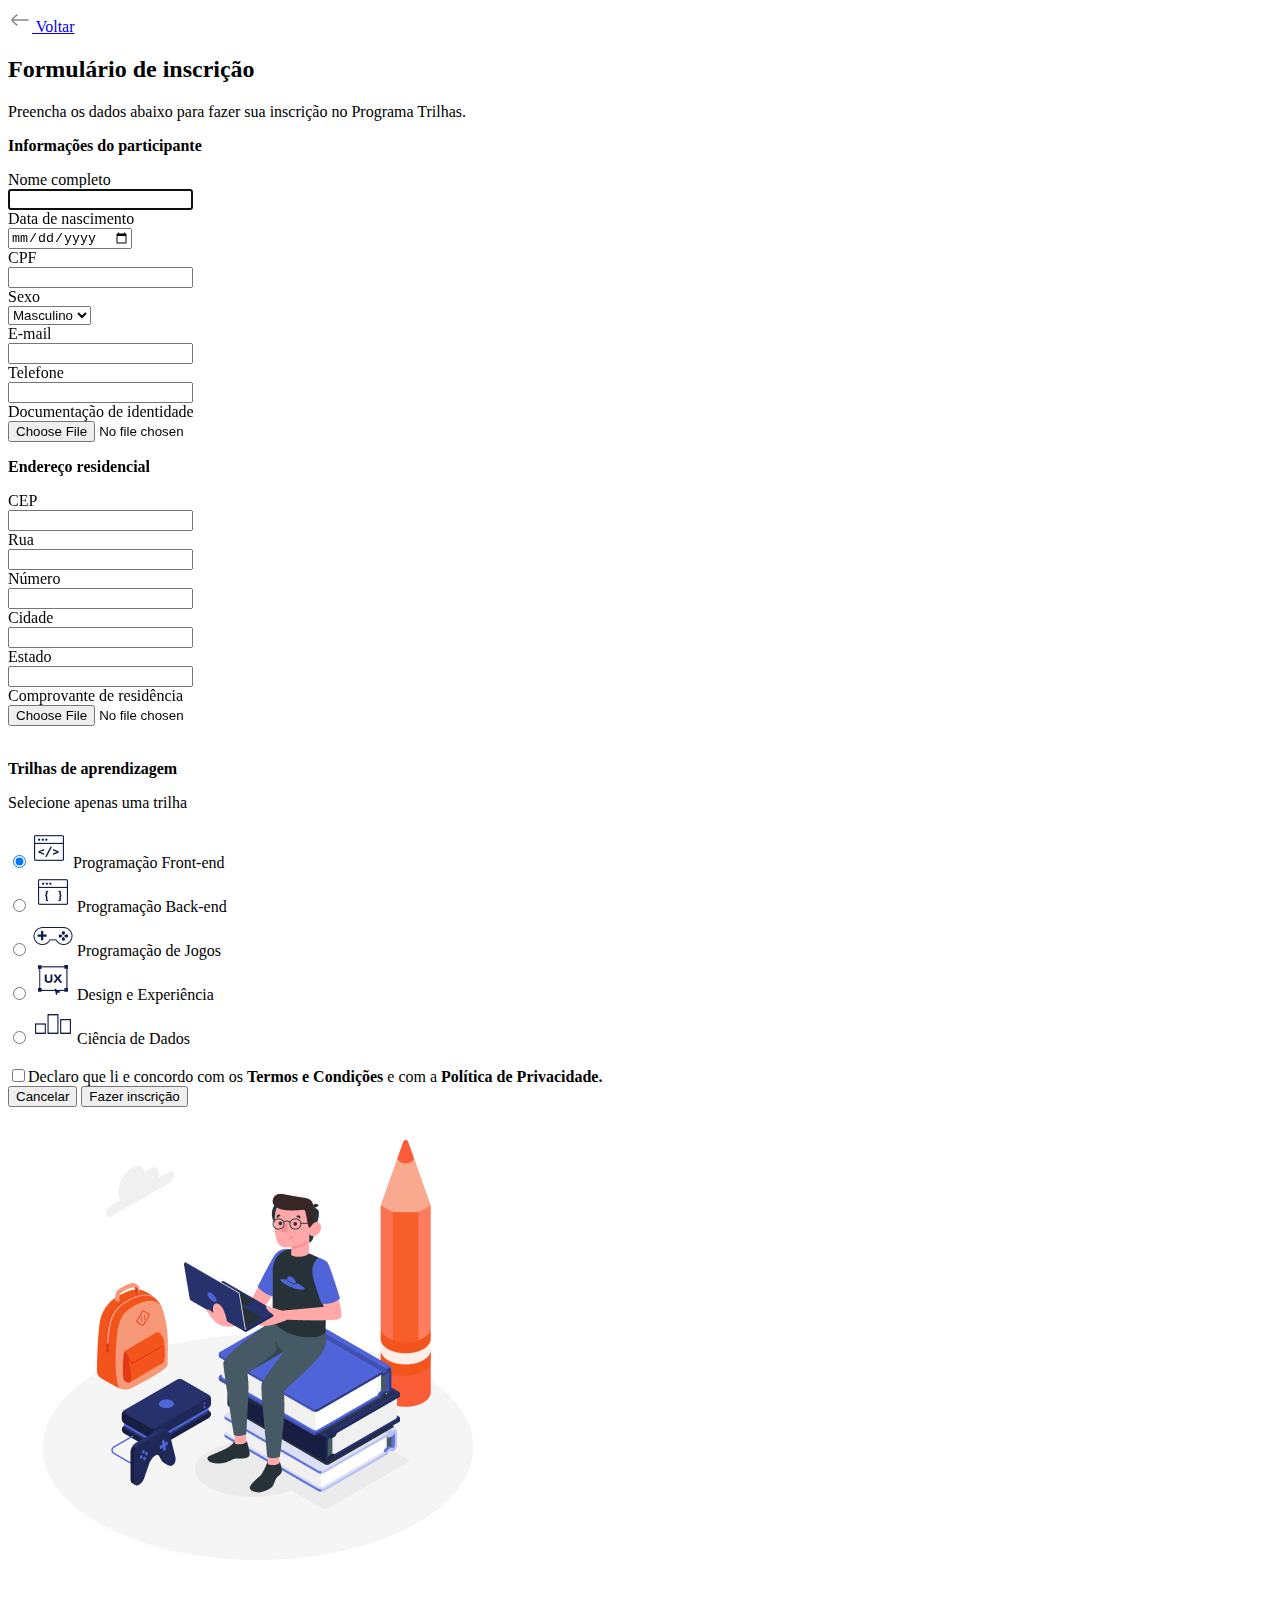
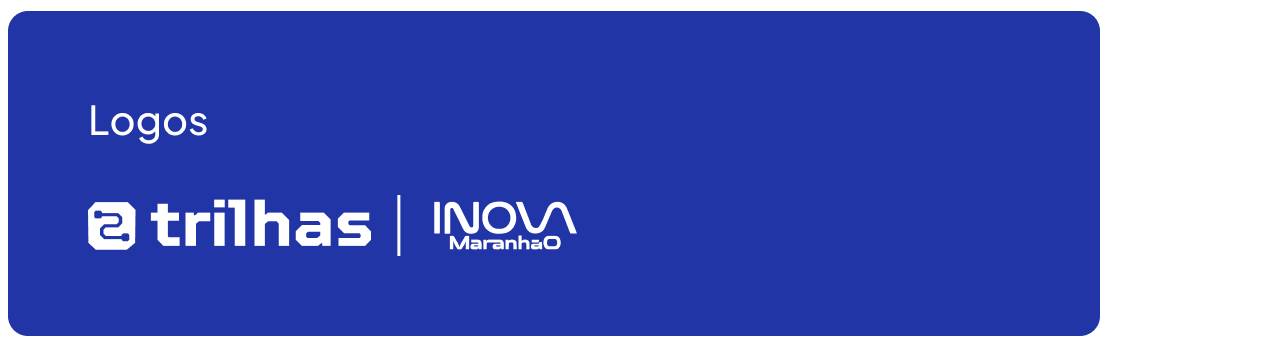
==== index.html @ 1abeff93 "first commit" ====
<!DOCTYPE html>
<html lang="pt-br">
<head>
    <meta charset="UTF-8">
    <meta name="viewport" content="width=device-width, initial-scale=1.0">
    <title>Formulário de inscrição</title>
</head>
<body>
    <header>
        <nav>
            <a href="inscreva-se.html"> <img src="./imagens/seta.png"> Voltar</a>
        </nav>
    </header>

    <main>
        <section>
            <h2>Formulário de inscrição</h2>
            <p>Preencha os dados abaixo para fazer sua inscrição no Programa Trilhas.</p>
            
            <form action="/action_page.php" method="post">
                <p><strong>Informações do participante</strong></p>

                <label for="nome">Nome completo</label><br>
				<input type="text" name="nome" id="nome" required autofocus><br>

                <label for="data">Data de nascimento</label><br>
				<input type="date" name="data" id="data"><br>

                <label for="numero-CPF">CPF</label><br>
				<input type="number" name="numero-CPF" id="numero-CPF" required><br>

                <label for="sexo">Sexo</label><br>
				<select id="sexo" name="sexo">
                    <option value="Masculino">Masculino</option>
                    <option value="Femenino">Femenino</option>
                </select><br>

                <label for="email">E-mail</label><br>
				<input type="email" name="email" id="email" required><br>

                <label for="numero-telefone">Telefone</label><br>
				<input type="number" name="numero-telefone" id="numero-telefone"><br>

                <label for="identidade">Documentação de identidade</label><br>
				<input type="file" name="identidade" id="identidade" required><br>

                <p><strong>Endereço residencial</strong></p>

                <label for="numero-cep">CEP</label><br>
				<input type="number" name="numero-cep" id="numero-cep"><br>

                <label for="rua">Rua</label><br>
				<input type="text" name="rua" id="rua"><br>

                <label for="numero-casa">Número</label><br>
				<input type="number" name="numero-casa" id="numero-casa"><br>

                <label for="cidade">Cidade</label><br>
				<input type="text" name="cidade" id="cidade"><br>

                <label for="number">Estado</label><br>
				<input type="number" name="number" id="number"><br>

                <label for="comprovante-residencia">Comprovante de residência</label><br>
                <div>
				    <input type="file" name="comprovante-residencia" id="comprovante-residencia">
                </div>

                <br>

                <div>
                    <p><strong>Trilhas de aprendizagem</strong></p>

                    <p>Selecione apenas uma trilha</p>

                    <div>
                        <label for="front-end">
                            <input type="radio" id="front-end" value="Programação Front-end" name="front-end" checked="checked"><img src="./imagens/front-end.png"> Programação Front-end
                        </label>
                    </div>

                    <div>
                        <label for="back-end">
                            <input type="radio" id="back-end" value="Programação Back-end" name="back-end"> <img src="./imagens/back-end.png"> Programação Back-end
                        </label>
                    </div>

                    <div>
                        <label for="jogos">
                            <input type="radio" id="jogos" value="Programação de Jogos" name="jogos"> <img src="./imagens/jogos.png"> Programação de Jogos
                        </label>
                    </div>

                    <div>
                        <label for="design">
                            <input type="radio" id="design" value="Design e Experiência" name="design"> <img src="./imagens/ux.png"> Design e Experiência
                        </label>
                    </div>

                    <div>
                        <label for="dados">
                            <input type="radio" id="dados" value="Ciência de Dados" name="dados"> <img src="./imagens/dados.png"> Ciência de Dados
                        </label>
                    </div>

                </div>

                <br>

                <label for="termo">
					<input class="termo" type="checkbox" name="termo" id="termo" value="Declaro que li e concordo">Declaro que li e concordo com os <strong>Termos e Condições</strong> e com a <strong>Política de Privacidade.</strong> 
				</label>

                <br>

                <input type="reset" value="Cancelar">
                <input type="submit" value="Fazer inscrição">
                

            </form>
        </section>

        <img src="./imagens/imagem.png">
        <img src="./imagens/logo.png">

    </main>

    <footer></footer>
    
</body>
</html>
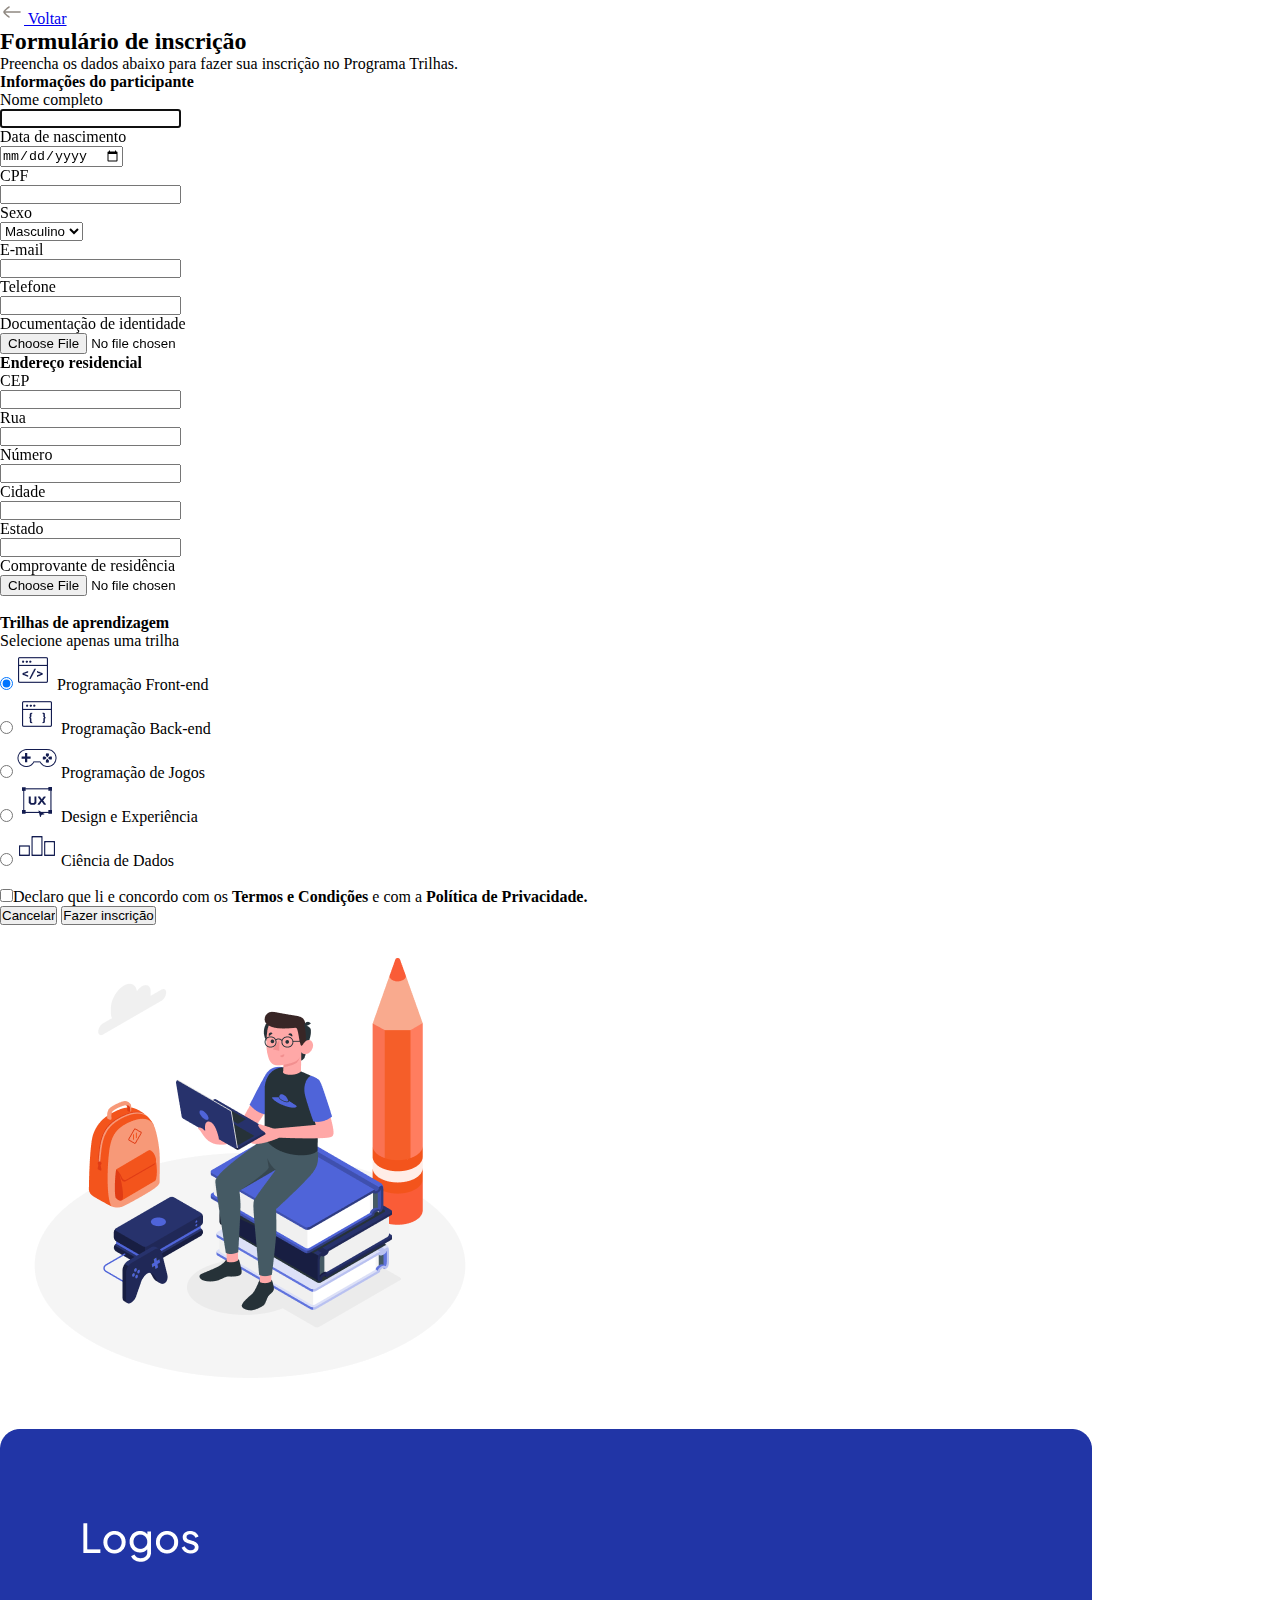
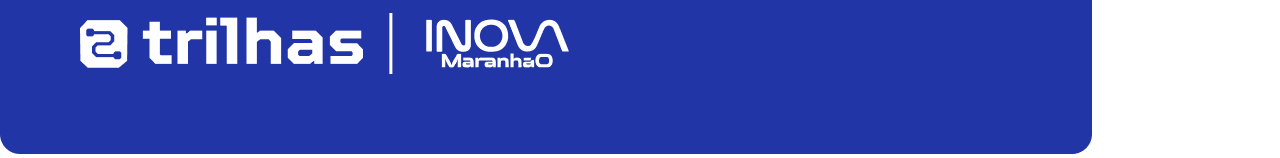
==== commit fb25f79a: "conctando o estilo" ====
--- a/index.html
+++ b/index.html
@@ -4,6 +4,7 @@
     <meta charset="UTF-8">
     <meta name="viewport" content="width=device-width, initial-scale=1.0">
     <title>Formulário de inscrição</title>
+    <link rel="stylesheet" href="./style/style.css">
 </head>
 <body>
     <header>
--- a/style/style.css
+++ b/style/style.css
@@ -0,0 +1,4 @@
+*{
+    margin: 0;
+    padding: 0;
+}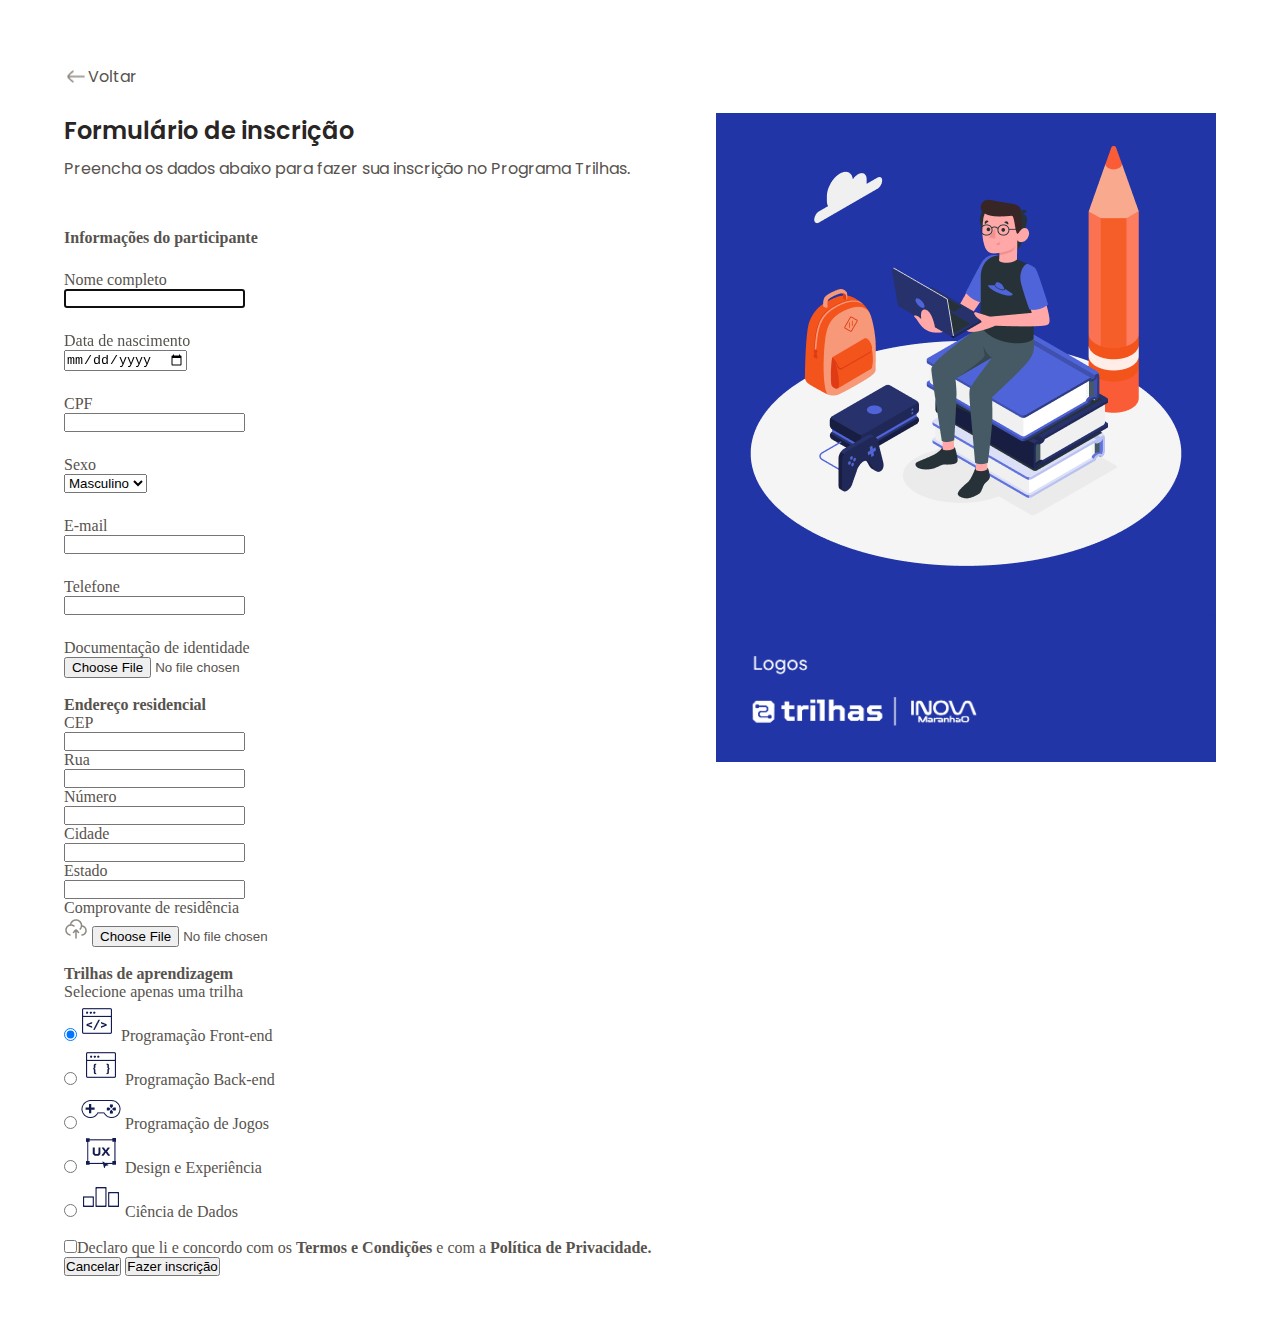
==== commit b2a458f3: "criando o estilo" ====
--- a/index.html
+++ b/index.html
@@ -7,64 +7,90 @@
     <link rel="stylesheet" href="./style/style.css">
 </head>
 <body>
-    <header>
-        <nav>
+    <header id="cabecalho">
+        <nav class="cabecalho-menu">
             <a href="inscreva-se.html"> <img src="./imagens/seta.png"> Voltar</a>
         </nav>
     </header>
 
-    <main>
-        <section>
-            <h2>Formulário de inscrição</h2>
-            <p>Preencha os dados abaixo para fazer sua inscrição no Programa Trilhas.</p>
+    <main id="principal">
+        <section class="principal-formulario">
+            <h2 class="principal-formulario-titulo">Formulário de inscrição</h2>
+            <p class="principal-formulario-texto-um">Preencha os dados abaixo para fazer sua inscrição no Programa Trilhas.</p>
             
             <form action="/action_page.php" method="post">
-                <p><strong>Informações do participante</strong></p>
 
-                <label for="nome">Nome completo</label><br>
-				<input type="text" name="nome" id="nome" required autofocus><br>
+                <div class="formulario-primeiro-bloco">
+                    <p><strong>Informações do participante</strong></p>
 
-                <label for="data">Data de nascimento</label><br>
-				<input type="date" name="data" id="data"><br>
+                    <div>
+                        <label for="nome">Nome completo</label><br>
+                        <input type="text" name="nome" id="nome" required autofocus>
+                    </div>
+                    
 
-                <label for="numero-CPF">CPF</label><br>
-				<input type="number" name="numero-CPF" id="numero-CPF" required><br>
+                    <div>
+                        <label for="data">Data de nascimento</label><br>
+                        <input type="date" name="data" id="data">
+                    </div>
 
-                <label for="sexo">Sexo</label><br>
-				<select id="sexo" name="sexo">
-                    <option value="Masculino">Masculino</option>
-                    <option value="Femenino">Femenino</option>
-                </select><br>
+                    <div>
+                        <label for="numero-CPF">CPF</label><br>
+                        <input type="number" name="numero-CPF" id="numero-CPF" required>
+                    </div>
 
-                <label for="email">E-mail</label><br>
-				<input type="email" name="email" id="email" required><br>
+                    <div>
+                        <label for="sexo">Sexo</label><br>
+                        <select id="sexo" name="sexo">
+                            <option value="Masculino">Masculino</option>
+                            <option value="Femenino">Femenino</option>
+                        </select>
+                    </div>
 
-                <label for="numero-telefone">Telefone</label><br>
-				<input type="number" name="numero-telefone" id="numero-telefone"><br>
+                    <div>
+                        <label for="email">E-mail</label><br>
+                        <input type="email" name="email" id="email" required>
+                    </div>
 
-                <label for="identidade">Documentação de identidade</label><br>
-				<input type="file" name="identidade" id="identidade" required><br>
+                    <div>
+                        <label for="numero-telefone">Telefone</label><br>
+                        <input type="number" name="numero-telefone" id="numero-telefone">
+                    </div>
 
-                <p><strong>Endereço residencial</strong></p>
+                    <div>
+                        <label for="identidade">Documentação de identidade</label><br>
+                        <div class="identidade">
+                            <input type="file" name="identidade" id="identidade" required>
+                        </div>
+                    </div>
 
-                <label for="numero-cep">CEP</label><br>
-				<input type="number" name="numero-cep" id="numero-cep"><br>
+                </div>
+                
+                <br>
 
-                <label for="rua">Rua</label><br>
-				<input type="text" name="rua" id="rua"><br>
+                <div>
+                    <p><strong>Endereço residencial</strong></p>
 
-                <label for="numero-casa">Número</label><br>
-				<input type="number" name="numero-casa" id="numero-casa"><br>
+                    <label for="numero-cep">CEP</label><br>
+                    <input type="number" name="numero-cep" id="numero-cep"><br>
 
-                <label for="cidade">Cidade</label><br>
-				<input type="text" name="cidade" id="cidade"><br>
+                    <label for="rua">Rua</label><br>
+                    <input type="text" name="rua" id="rua"><br>
 
-                <label for="number">Estado</label><br>
-				<input type="number" name="number" id="number"><br>
+                    <label for="numero-casa">Número</label><br>
+                    <input type="number" name="numero-casa" id="numero-casa"><br>
 
-                <label for="comprovante-residencia">Comprovante de residência</label><br>
-                <div>
-				    <input type="file" name="comprovante-residencia" id="comprovante-residencia">
+                    <label for="cidade">Cidade</label><br>
+                    <input type="text" name="cidade" id="cidade"><br>
+
+                    <label for="number">Estado</label><br>
+                    <input type="number" name="number" id="number"><br>
+
+                    <label for="comprovante-residencia">Comprovante de residência</label><br>
+                    <div>
+                        <img src="./imagens/nuvem.png">
+                        <input type="file" name="comprovante-residencia" id="comprovante-residencia">
+                    </div>
                 </div>
 
                 <br>
@@ -74,7 +100,7 @@
 
                     <p>Selecione apenas uma trilha</p>
 
-                    <div>
+                    <div class="formulario-terceiro-bloco">
                         <label for="front-end">
                             <input type="radio" id="front-end" value="Programação Front-end" name="front-end" checked="checked"><img src="./imagens/front-end.png"> Programação Front-end
                         </label>
@@ -121,8 +147,10 @@
             </form>
         </section>
 
-        <img src="./imagens/imagem.png">
-        <img src="./imagens/logo.png">
+        <div class="bloco-imagens">
+            <img src="./imagens/imagem.png">
+            <img class="bloco-imagens-dois" src="./imagens/logo.png">
+        </div>
 
     </main>
 
--- a/style/style.css
+++ b/style/style.css
@@ -1,4 +1,90 @@
+@import url('https://fonts.googleapis.com/css2?family=Poppins:wght@400;600&display=swap');
+
 *{
     margin: 0;
     padding: 0;
+}
+
+:root{
+    --cor-primaria: #57534E;
+    --cor-secundaria: #292524;
+    --cor-terciaria: #22d4fd;
+    --cor-hover: #272727;
+
+    --fonte-primaria: "Poppins", sans-serif;
+}
+
+body{
+    box-sizing: border-box;
+    color: var(--cor-primaria);
+}
+
+#cabecalho{
+    margin: 4rem 4rem 1.5rem;
+}
+
+.cabecalho-menu{
+    display: flex;
+    gap: 8px;
+    justify-content: space-between;
+    flex-direction: column;
+}
+
+#cabecalho a{
+    color: var(--cor-primaria);
+    text-decoration: none;
+    font-family: var(--fonte-primaria);
+    font-weight: 400;
+    font-size: 1rem;
+    display: flex;
+}
+
+#principal{
+    margin: 0 4rem 4rem;
+    display: flex;
+    justify-content: space-between;
+    gap: 24px;
+}
+
+.principal-formulario{
+    display: flex;
+    flex-direction: column;
+}
+
+.principal-formulario-titulo{
+    font-family: var(--fonte-primaria);
+    font-weight: 600;
+    font-size: 1.5rem;
+    color: var(--cor-secundaria);
+}
+
+.principal-formulario-texto-um{
+    font-family: var(--fonte-primaria);
+    font-weight: 400;
+    font-size: 1rem;
+    margin-top: 8px;
+}
+
+.formulario-primeiro-bloco{
+    margin-top: 48px;
+    display: flex;
+    flex-direction: column;
+    gap: 24px;
+}
+
+.formulario-terceiro-bloco{
+    display: flex;
+    flex-wrap: wrap;
+}
+
+.bloco-imagens{
+    background: #2135A6;
+    width: 500px;
+    height: 500px;
+    display: flex;
+    flex-direction: column;
+}
+
+.bloco-imagens-dois{
+    background-color: #2135A6;
 }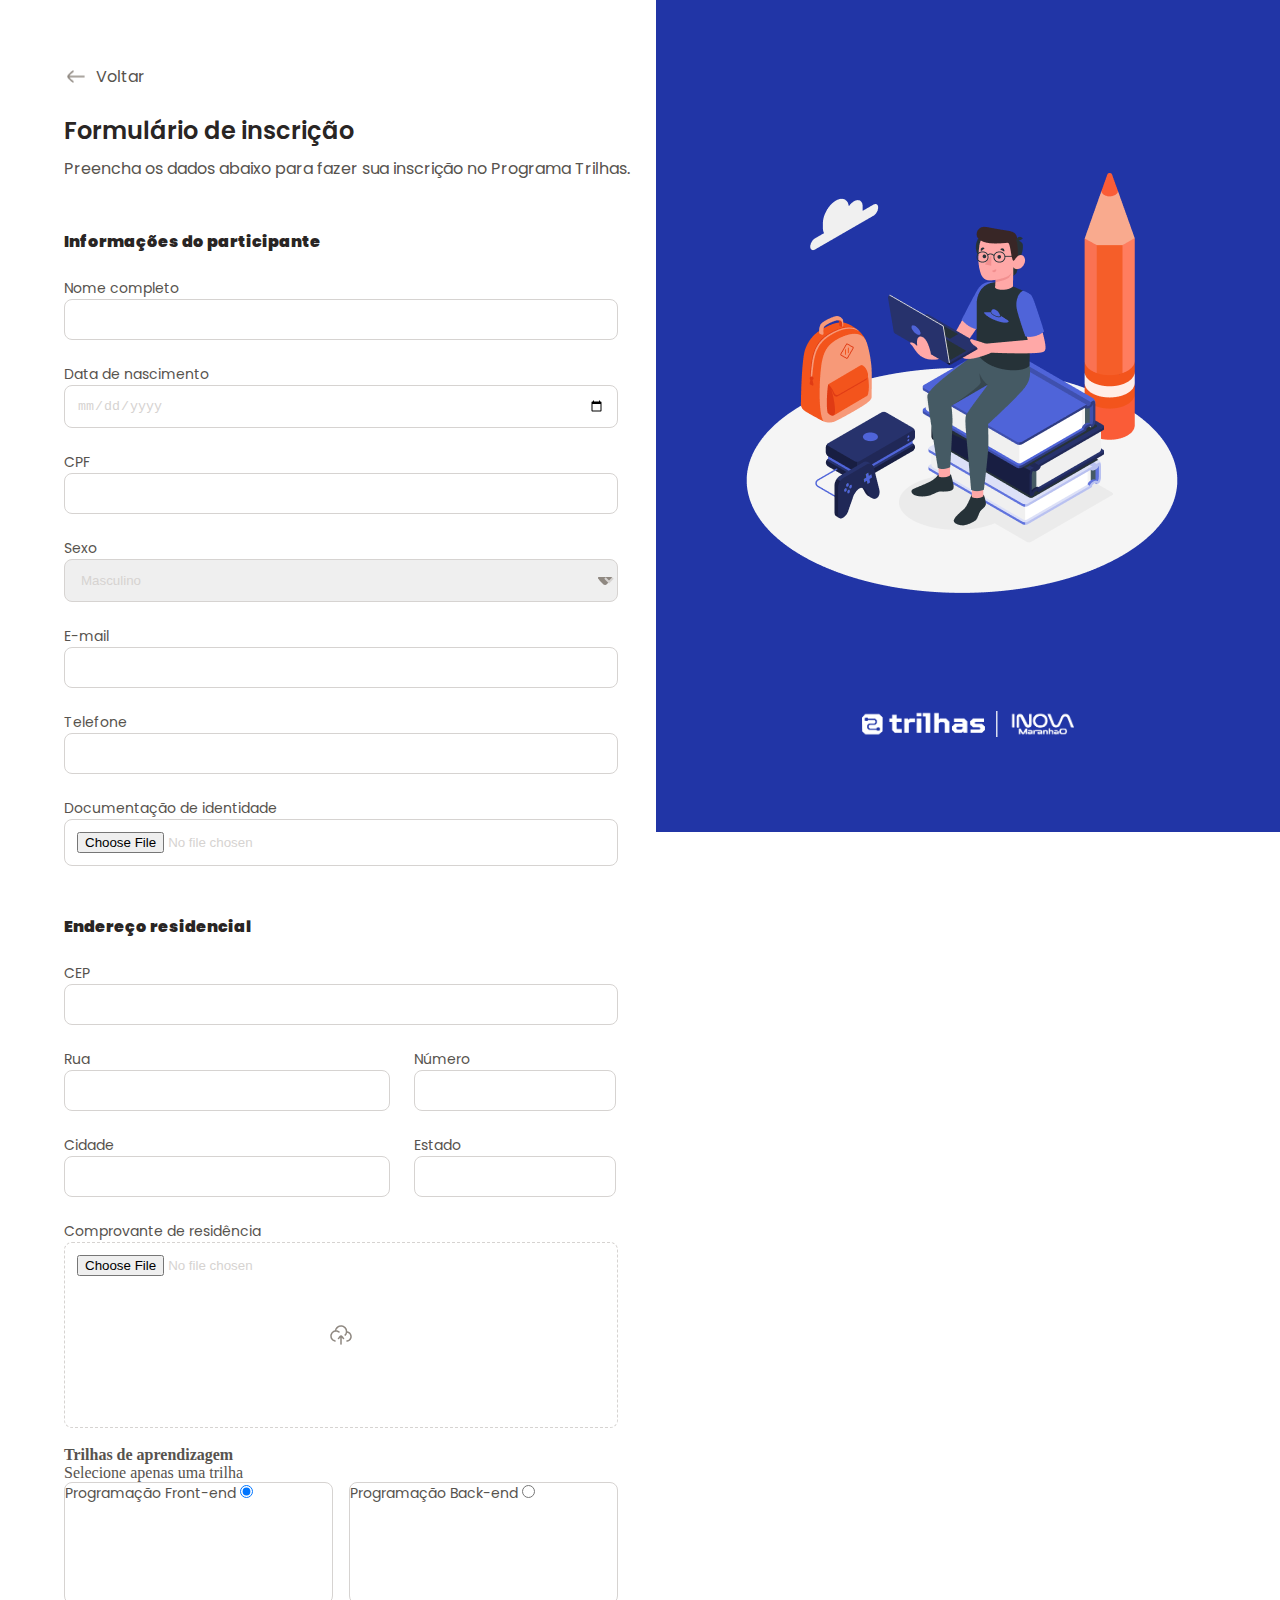
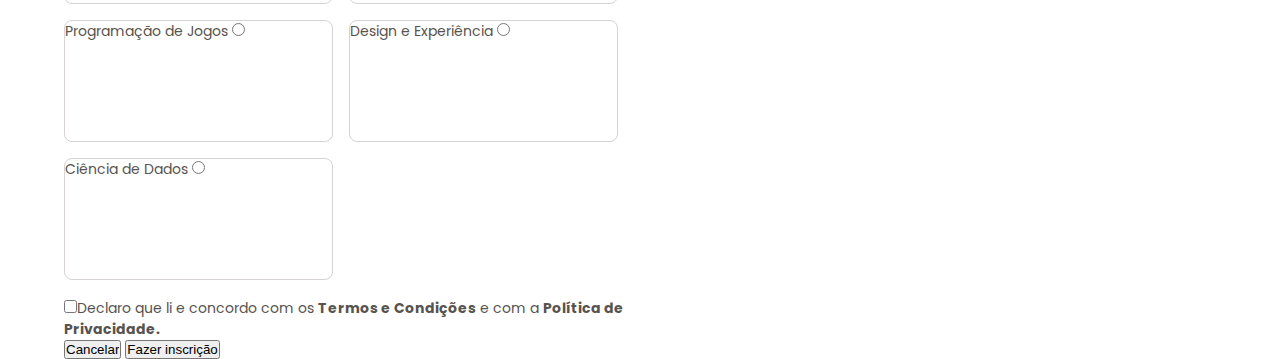
==== commit f0df00f9: "edição" ====
--- a/index.html
+++ b/index.html
@@ -7,25 +7,24 @@
     <link rel="stylesheet" href="./style/style.css">
 </head>
 <body>
-    <header id="cabecalho">
-        <nav class="cabecalho-menu">
-            <a href="inscreva-se.html"> <img src="./imagens/seta.png"> Voltar</a>
-        </nav>
+    <header>
     </header>
-
     <main id="principal">
         <section class="principal-formulario">
+            <div class="voltar">
+                <a href="inscreva-se.html"> <img src="./imagens/seta.png"> Voltar</a>
+            </div>
             <h2 class="principal-formulario-titulo">Formulário de inscrição</h2>
             <p class="principal-formulario-texto-um">Preencha os dados abaixo para fazer sua inscrição no Programa Trilhas.</p>
             
             <form action="/action_page.php" method="post">
 
                 <div class="formulario-primeiro-bloco">
-                    <p><strong>Informações do participante</strong></p>
+                    <p class="primeiro-bloco-texto"><strong>Informações do participante</strong></p>
 
                     <div>
                         <label for="nome">Nome completo</label><br>
-                        <input type="text" name="nome" id="nome" required autofocus>
+                        <input type="text" name="nome" id="nome" required>
                     </div>
                     
 
@@ -42,8 +41,8 @@
                     <div>
                         <label for="sexo">Sexo</label><br>
                         <select id="sexo" name="sexo">
-                            <option value="Masculino">Masculino</option>
-                            <option value="Femenino">Femenino</option>
+                            <option class="option" value="Masculino">Masculino</option>
+                            <option class="option" value="Femenino">Feminino</option>
                         </select>
                     </div>
 
@@ -65,69 +64,74 @@
                     </div>
 
                 </div>
-                
-                <br>
 
-                <div>
+                <div class="formulario-segundo-bloco">
                     <p><strong>Endereço residencial</strong></p>
 
-                    <label for="numero-cep">CEP</label><br>
-                    <input type="number" name="numero-cep" id="numero-cep"><br>
+                    <div>
+                        <label for="numero-cep">CEP</label><br>
+                        <input type="number" name="numero-cep" id="numero-cep">
+                    </div>
 
-                    <label for="rua">Rua</label><br>
-                    <input type="text" name="rua" id="rua"><br>
+                    <div class="formulario-segundo-bloco-metade">
+                        <div>
+                            <label for="rua">Rua</label><br>
+                            <input type="text" name="rua" id="rua">
+                        </div>
 
-                    <label for="numero-casa">Número</label><br>
-                    <input type="number" name="numero-casa" id="numero-casa"><br>
+                        <div>
+                            <label for="numero-casa">Número</label><br>
+                            <input type="number" name="numero-casa" id="numero-casa">
+                        </div>
 
-                    <label for="cidade">Cidade</label><br>
-                    <input type="text" name="cidade" id="cidade"><br>
+                        <div>
+                            <label for="cidade">Cidade</label><br>
+                            <input type="text" name="cidade" id="cidade">
+                        </div>
 
-                    <label for="number">Estado</label><br>
-                    <input type="number" name="number" id="number"><br>
+                        <div>
+                              <label for="estado">Estado</label><br>
+                            <input type="text" name="estado" id="estado">
+                        </div>
+                    </div>
 
-                    <label for="comprovante-residencia">Comprovante de residência</label><br>
                     <div>
-                        <img src="./imagens/nuvem.png">
-                        <input type="file" name="comprovante-residencia" id="comprovante-residencia">
+                        <label for="comprovante-residencia">Comprovante de residência</label><br>
+                        <input type="file" name="comprovante-residencia" id="comprovante-residencia" placeholder="Clique aqui para selecionar o arquivo">
                     </div>
                 </div>
 
                 <br>
-
                 <div>
                     <p><strong>Trilhas de aprendizagem</strong></p>
+                    <p>Selecione apenas uma trilha</p>
+                </div>
 
-                    <p>Selecione apenas uma trilha</p>
+                <div class="formulario-terceiro-bloco">
 
-                    <div class="formulario-terceiro-bloco">
-                        <label for="front-end">
-                            <input type="radio" id="front-end" value="Programação Front-end" name="front-end" checked="checked"><img src="./imagens/front-end.png"> Programação Front-end
-                        </label>
+                    <div>
+                        <label for="front-end">Programação Front-end</label>
+                        <input type="radio" id="front-end" value="Programação Front-end" name="front-end" checked="checked">
                     </div>
 
                     <div>
-                        <label for="back-end">
-                            <input type="radio" id="back-end" value="Programação Back-end" name="back-end"> <img src="./imagens/back-end.png"> Programação Back-end
-                        </label>
+                        <label for="back-end">Programação Back-end</label>
+                        <input type="radio" id="back-end" value="Programação Back-end" name="back-end">
                     </div>
 
                     <div>
-                        <label for="jogos">
-                            <input type="radio" id="jogos" value="Programação de Jogos" name="jogos"> <img src="./imagens/jogos.png"> Programação de Jogos
-                        </label>
+                        <label for="jogos">Programação de Jogos</label>
+                        <input type="radio" id="jogos" value="Programação de Jogos" name="jogos">
                     </div>
 
                     <div>
-                        <label for="design">
-                            <input type="radio" id="design" value="Design e Experiência" name="design"> <img src="./imagens/ux.png"> Design e Experiência
-                        </label>
+                        <label for="design">Design e Experiência</label>
+                        <input type="radio" id="design" value="Design e Experiência" name="design">
                     </div>
 
                     <div>
-                        <label for="dados">
-                            <input type="radio" id="dados" value="Ciência de Dados" name="dados"> <img src="./imagens/dados.png"> Ciência de Dados
-                        </label>
+                        <label for="dados">Ciência de Dados</label>
+                        <input type="radio" id="dados" value="Ciência de Dados" name="dados">
                     </div>
 
                 </div>
@@ -147,10 +151,12 @@
             </form>
         </section>
 
-        <div class="bloco-imagens">
-            <img src="./imagens/imagem.png">
-            <img class="bloco-imagens-dois" src="./imagens/logo.png">
-        </div>
+        <section>
+            <div class="imagens-lateral">
+                <img class="imagens-lateral-um" src="./imagens/imagem.png">
+                <img class="imagens-lateral-dois" src="./imagens/logo2.png">
+            </div>
+        </section>
 
     </main>
 
--- a/style/style.css
+++ b/style/style.css
@@ -8,8 +8,8 @@
 :root{
     --cor-primaria: #57534E;
     --cor-secundaria: #292524;
-    --cor-terciaria: #22d4fd;
-    --cor-hover: #272727;
+    --cor-terciaria: #2135A6;
+    --cor-quaternaria: #D6D3D1;
 
     --fonte-primaria: "Poppins", sans-serif;
 }
@@ -19,36 +19,32 @@
     color: var(--cor-primaria);
 }
 
-#cabecalho{
-    margin: 4rem 4rem 1.5rem;
+.voltar{
+    display: flex;
+    justify-content: space-between;
+    padding-bottom: 1.5rem;
 }
 
-.cabecalho-menu{
-    display: flex;
-    gap: 8px;
-    justify-content: space-between;
-    flex-direction: column;
-}
-
-#cabecalho a{
+.voltar a{
     color: var(--cor-primaria);
     text-decoration: none;
     font-family: var(--fonte-primaria);
     font-weight: 400;
     font-size: 1rem;
     display: flex;
+    gap: 8px;
 }
 
 #principal{
-    margin: 0 4rem 4rem;
     display: flex;
     justify-content: space-between;
-    gap: 24px;
+    gap: 8px;
 }
 
 .principal-formulario{
     display: flex;
     flex-direction: column;
+    margin: 64px 0 0 64px;
 }
 
 .principal-formulario-titulo{
@@ -72,19 +68,125 @@
     gap: 24px;
 }
 
-.formulario-terceiro-bloco{
+.primeiro-bloco-texto{
+    font-family: var(--fonte-primaria);
+    font-weight: 600;
+    font-size: 1rem;
+    color: var(--cor-secundaria);
+}
+
+label {
+    font-family: var(--fonte-primaria);
+    font-weight: 400;
+    font-size: 14px;   
+}
+
+.formulario-primeiro-bloco input{
+    border: 1px solid;
+    border-radius: 8px;
+    color: var(--cor-quaternaria);
+    padding: 12px;
+    width: 528px;
+}
+
+.formulario-primeiro-bloco select{
+    border: 1px solid;
+    border-radius: 8px;
+    color: var(--cor-quaternaria);
+    padding: 12px;
+    width: 554px;
+    background-image: url("../imagens/seta-baixo.png");
+    background-repeat: no-repeat;
+    background-position: center right;
+}
+
+.option{
+    color: var(--cor-secundaria);
+}
+
+.formulario-segundo-bloco{
+    padding-top: 48px;
+    display: flex;
+    flex-direction: column;
+    gap: 24px;
+}
+
+.formulario-segundo-bloco p{
+    font-family: var(--fonte-primaria);
+    font-weight: 600;
+    font-size: 16px;
+    color: var(--cor-secundaria);
+}
+
+.formulario-segundo-bloco input{
+    border: 1px solid;
+    border-radius: 8px;
+    color: var(--cor-quaternaria);
+    padding: 12px;
+    width: 528px;
+}
+
+#rua, #cidade{
+    width: 300px;
+}
+
+#numero-casa, #estado{
+    width: 176px;
+}
+
+.formulario-segundo-bloco-metade{
+    box-sizing: border-box;
+    width: 560px;
     display: flex;
     flex-wrap: wrap;
+    gap: 24px;
 }
 
-.bloco-imagens{
-    background: #2135A6;
+#comprovante-residencia{
+    background-image: url("../imagens/nuvem.png");
+    background-repeat: no-repeat;
+    background-position: center;
+    height: 160px;
+    border: 1px dashed;
+    border-radius: 8px;
+    color: var(--cor-quaternaria);
+}
+
+.formulario-terceiro-bloco > *{
+    border: 1px solid var(--cor-quaternaria);
+    border-radius: 8px;
+    width: 267px;
+    height: 120px;
+}
+
+
+
+.formulario-terceiro-bloco{
+    box-sizing: border-box;
+    width: 560px;
+    display: flex;
+    flex-wrap: wrap;
+    gap: 16px;
+}
+
+.imagens-lateral{
+    background-color: var(--cor-terciaria);
+    display: flex;
+    flex-direction: column;
+    align-items: center;
+}
+
+.imagens-lateral-um{
+    padding-top: 140px;
+    padding-bottom: 71px;
+    padding-left: 56px;
+    padding-right: 68px;
     width: 500px;
     height: 500px;
-    display: flex;
-    flex-direction: column;
 }
 
-.bloco-imagens-dois{
-    background-color: #2135A6;
+.imagens-lateral-dois{
+    padding-bottom: 95px;
+    width: 212.25px;
+    height: 26.49px;
 }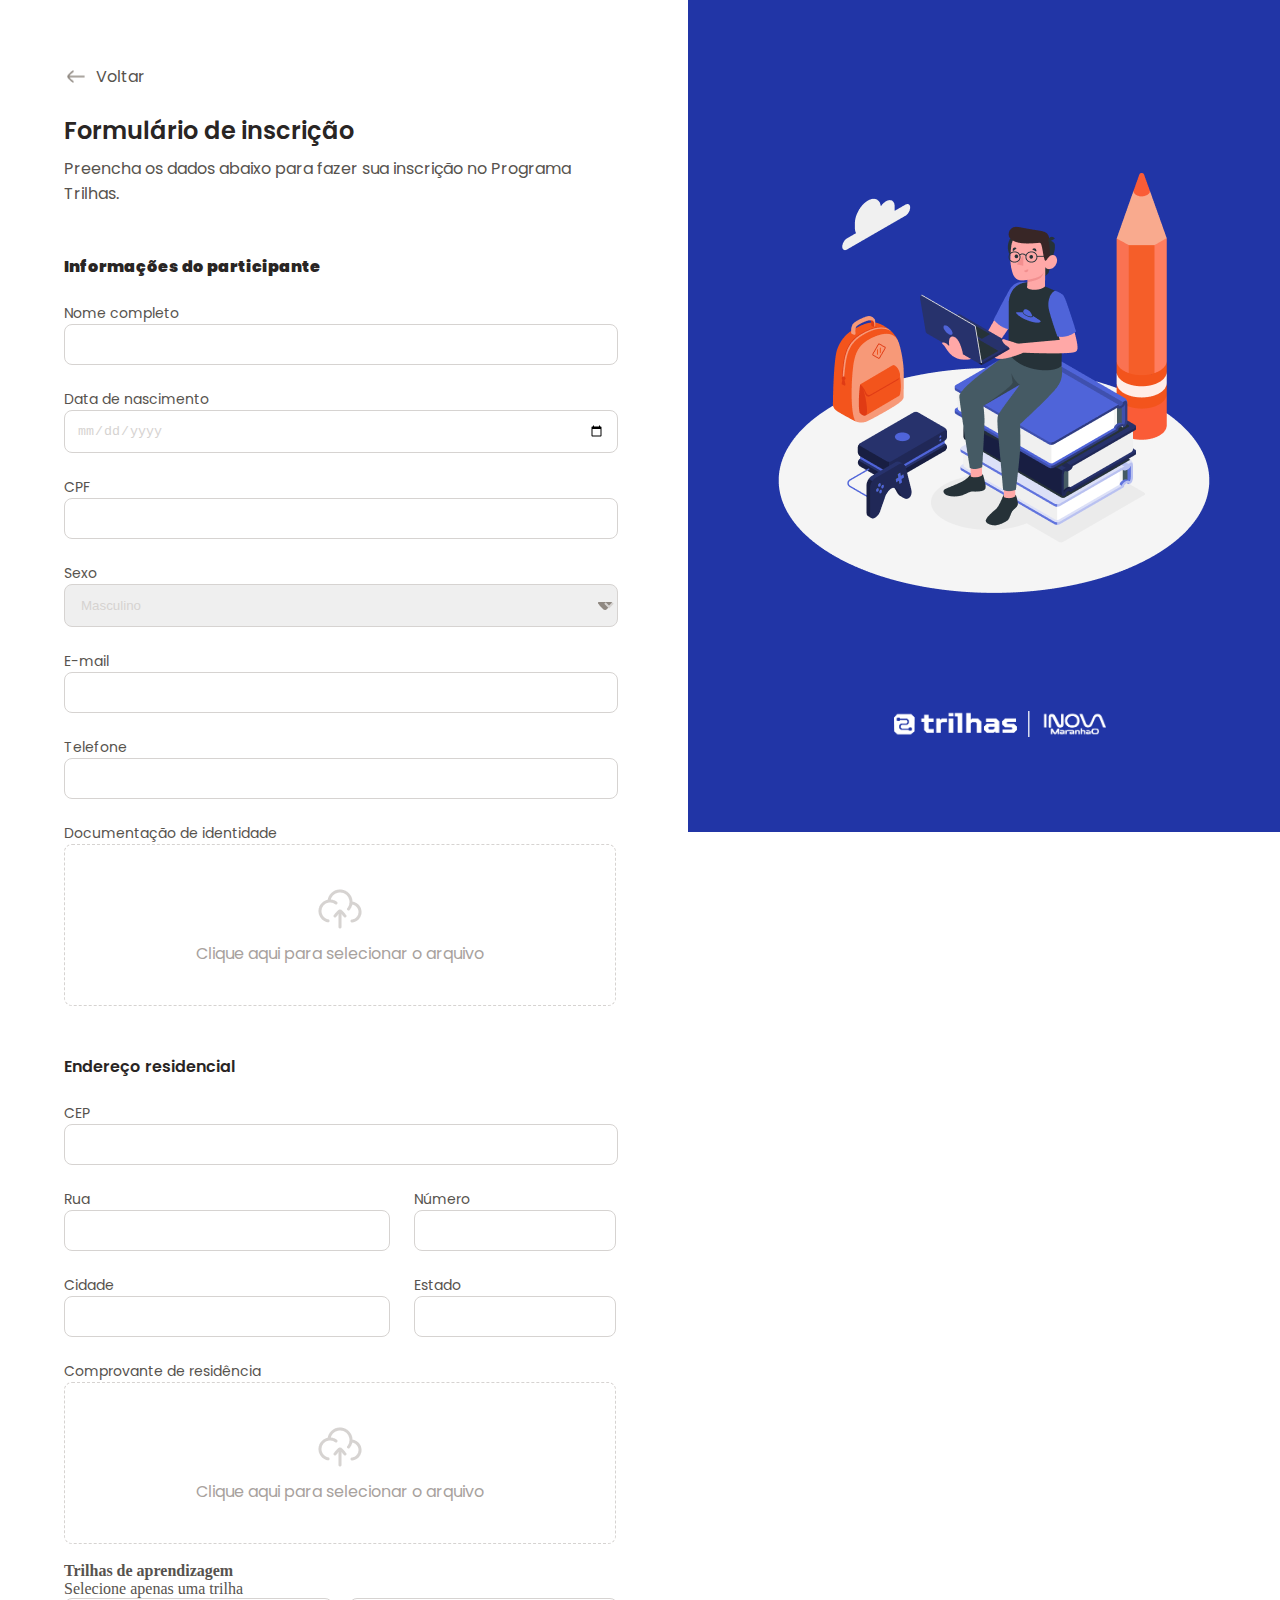
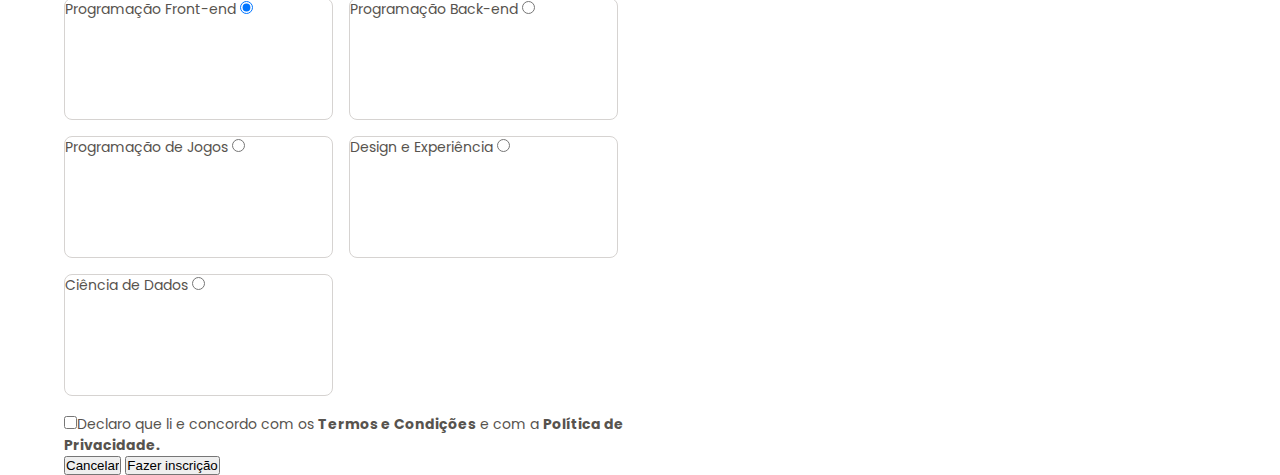
==== commit f104f260: "edição 2" ====
--- a/index.html
+++ b/index.html
@@ -57,8 +57,10 @@
                     </div>
 
                     <div>
-                        <label for="identidade">Documentação de identidade</label><br>
-                        <div class="identidade">
+                        <p class="texto-identidade" >Documentação de identidade</p>
+                        <div class="file-identidade">
+                            <img src="./imagens/nuvem2.png" width="48px" height="48px">
+                            <p>Clique aqui para selecionar o arquivo</p>
                             <input type="file" name="identidade" id="identidade" required>
                         </div>
                     </div>
@@ -66,7 +68,7 @@
                 </div>
 
                 <div class="formulario-segundo-bloco">
-                    <p><strong>Endereço residencial</strong></p>
+                    <p class="sugundo-bloco-texto">Endereço residencial</p>
 
                     <div>
                         <label for="numero-cep">CEP</label><br>
@@ -96,8 +98,12 @@
                     </div>
 
                     <div>
-                        <label for="comprovante-residencia">Comprovante de residência</label><br>
-                        <input type="file" name="comprovante-residencia" id="comprovante-residencia" placeholder="Clique aqui para selecionar o arquivo">
+                        <p class="texto-residencia">Comprovante de residência</p>
+                        <div class="file-residencia">
+                            <img src="./imagens/nuvem2.png" width="48px" height="48px">
+                            <p>Clique aqui para selecionar o arquivo</p>
+                            <input type="file" name="residencia" id="residencia" required>
+                        </div>
                     </div>
                 </div>
 
--- a/style/style.css
+++ b/style/style.css
@@ -38,7 +38,7 @@
 #principal{
     display: flex;
     justify-content: space-between;
-    gap: 8px;
+    gap: 64px;
 }
 
 .principal-formulario{
@@ -104,6 +104,39 @@
     color: var(--cor-secundaria);
 }
 
+.texto-identidade{
+    font-family: var(--fonte-primaria);
+    font-weight: 400;
+    font-size: 14px;
+    color: var(--cor-primaria);
+}
+
+.file-identidade{
+    position: relative;
+    display: flex;
+    flex-direction: column;
+    justify-content: center;
+    border: 1px dashed var(--cor-quaternaria);
+    border-radius: 8px;
+    width: 550px;
+    height: 160px;
+    flex-wrap: wrap;
+    gap: 8px;
+    align-items: center;
+    font-family: var(--fonte-primaria);
+    font-size: 16px;
+    color: #A8A29E;
+}
+
+.file-identidade input{
+    opacity: 0;
+    position: absolute;
+    inset: 0;
+    width: 100%;
+    height: 100%;
+    cursor: pointer;
+}
+
 .formulario-segundo-bloco{
     padding-top: 48px;
     display: flex;
@@ -111,7 +144,7 @@
     gap: 24px;
 }
 
-.formulario-segundo-bloco p{
+.sugundo-bloco-texto{
     font-family: var(--fonte-primaria);
     font-weight: 600;
     font-size: 16px;
@@ -142,14 +175,37 @@
     gap: 24px;
 }
 
-#comprovante-residencia{
-    background-image: url("../imagens/nuvem.png");
-    background-repeat: no-repeat;
-    background-position: center;
+.texto-residencia{
+    font-family: var(--fonte-primaria);
+    font-weight: 400;
+    font-size: 14px;
+    color: var(--cor-primaria);
+}
+
+.file-residencia{
+    position: relative;
+    display: flex;
+    flex-direction: column;
+    justify-content: center;
+    border: 1px dashed var(--cor-quaternaria);
+    border-radius: 8px;
+    width: 550px;
     height: 160px;
-    border: 1px dashed;
-    border-radius: 8px;
-    color: var(--cor-quaternaria);
+    flex-wrap: wrap;
+    gap: 8px;
+    align-items: center;
+    font-family: var(--fonte-primaria);
+    font-size: 16px;
+    color: #A8A29E;
+}
+
+.file-residencia input{
+    opacity: 0;
+    position: absolute;
+    inset: 0;
+    width: 100%;
+    height: 100%;
+    cursor: pointer;
 }
 
 .formulario-terceiro-bloco > *{
@@ -158,8 +214,6 @@
     width: 267px;
     height: 120px;
 }
-
-
 
 .formulario-terceiro-bloco{
     box-sizing: border-box;
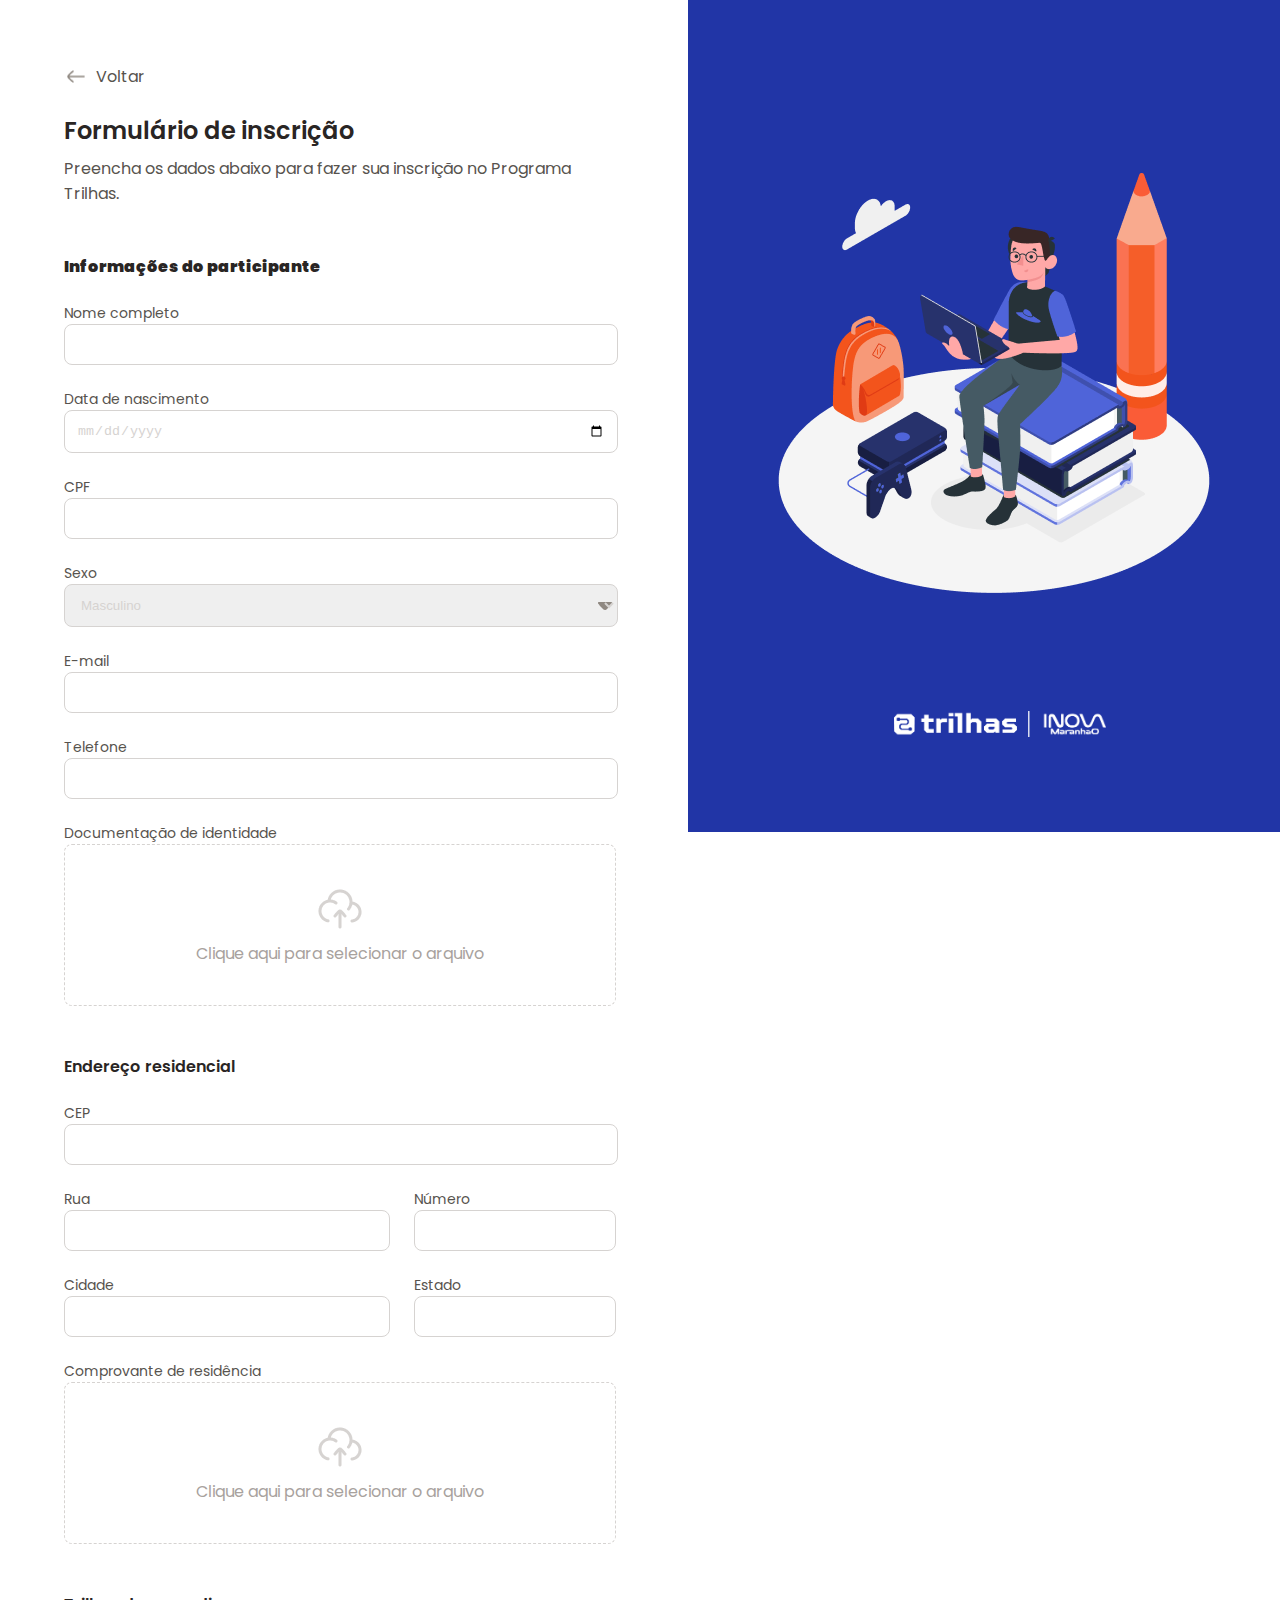
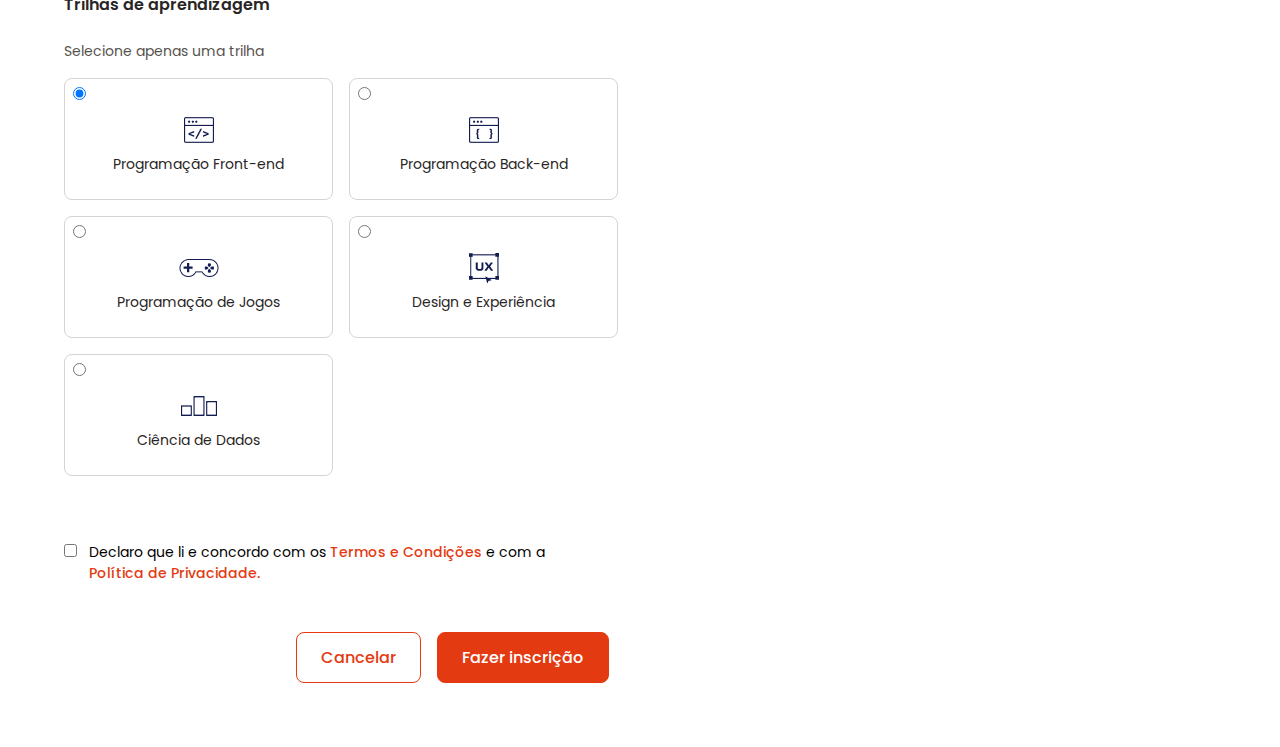
==== commit b8c0de87: "final da edição" ====
--- a/index.html
+++ b/index.html
@@ -107,51 +107,55 @@
                     </div>
                 </div>
 
-                <br>
-                <div>
-                    <p><strong>Trilhas de aprendizagem</strong></p>
-                    <p>Selecione apenas uma trilha</p>
-                </div>
+                <p class="trilha-apredizagem-subtilulo">Trilhas de aprendizagem</p>
+
+                <p class="trilha-apredizagem-texto">Selecione apenas uma trilha</p>
 
                 <div class="formulario-terceiro-bloco">
 
-                    <div>
+                    <div class="trilha-front-end">
+                        <input type="radio" id="front-end" name="trilha" checked="checked">
+                        <img src="./imagens/front-end.png"><br>
                         <label for="front-end">Programação Front-end</label>
-                        <input type="radio" id="front-end" value="Programação Front-end" name="front-end" checked="checked">
                     </div>
 
-                    <div>
+                    <div class="trilha-back-end">
+                        <input type="radio" id="back-end" name="trilha">
+                        <img src="./imagens/back-end.png"><br>
                         <label for="back-end">Programação Back-end</label>
-                        <input type="radio" id="back-end" value="Programação Back-end" name="back-end">
                     </div>
 
-                    <div>
+                    <div class="trilha-jogos">
+                        <input type="radio" id="jogos" name="trilha">
+                        <img src="./imagens/jogos.png"><br>
                         <label for="jogos">Programação de Jogos</label>
-                        <input type="radio" id="jogos" value="Programação de Jogos" name="jogos">
                     </div>
 
-                    <div>
+                    <div class="trilha-design">
+                        <input type="radio" id="design" name="trilha">
+                        <img src="./imagens/ux.png"><br>
                         <label for="design">Design e Experiência</label>
-                        <input type="radio" id="design" value="Design e Experiência" name="design">
                     </div>
 
-                    <div>
+                    <div class="trilha-dados">
+                        <input type="radio" id="dados" name="trilha">
+                        <img src="./imagens/dados.png"><br>
                         <label for="dados">Ciência de Dados</label>
-                        <input type="radio" id="dados" value="Ciência de Dados" name="dados">
                     </div>
 
                 </div>
 
                 <br>
 
-                <label for="termo">
-					<input class="termo" type="checkbox" name="termo" id="termo" value="Declaro que li e concordo">Declaro que li e concordo com os <strong>Termos e Condições</strong> e com a <strong>Política de Privacidade.</strong> 
-				</label>
+                <div class="termo-politica">
+                    <input class="termo" type="checkbox" name="termo" id="termo">
+                    <label for="termo">Declaro que li e concordo com os <strong>Termos e Condições</strong> e com a <strong>Política de Privacidade.</strong></label>
+                </div>
 
-                <br>
-
-                <input type="reset" value="Cancelar">
-                <input type="submit" value="Fazer inscrição">
+                <div class="botao-final">
+                    <input class="cancelar" type="reset" value="Cancelar">
+                    <input class="fazer-inscricao" type="submit" value="Fazer inscrição">
+                </div>
                 
 
             </form>
--- a/style/style.css
+++ b/style/style.css
@@ -1,4 +1,4 @@
-@import url('https://fonts.googleapis.com/css2?family=Poppins:wght@400;600&display=swap');
+@import url('https://fonts.googleapis.com/css2?family=Montserrat:wght@500&family=Poppins:wght@400;600&display=swap');
 
 *{
     margin: 0;
@@ -10,8 +10,11 @@
     --cor-secundaria: #292524;
     --cor-terciaria: #2135A6;
     --cor-quaternaria: #D6D3D1;
+    --cor-quinta: #000000;
+    --cor-sexta: #E43A12;
 
     --fonte-primaria: "Poppins", sans-serif;
+    --fonte-secundaria: "Montserrat", sans-serif;
 }
 
 body{
@@ -87,6 +90,12 @@
     color: var(--cor-quaternaria);
     padding: 12px;
     width: 528px;
+}
+
+input[type="number"]::-webkit-outer-spin-button,
+input[type="number"]::-webkit-inner-spin-button {
+    -webkit-appearance: none;
+    margin: 0;
 }
 
 .formulario-primeiro-bloco select{
@@ -208,6 +217,23 @@
     cursor: pointer;
 }
 
+.trilha-apredizagem-subtilulo{
+    font-family: var(--fonte-primaria);
+    font-weight: 600;
+    font-size: 16px;
+    color: var(--cor-secundaria);
+    padding-top: 48px;
+    padding-bottom: 24px;
+}
+
+.trilha-apredizagem-texto{
+    font-family: var(--fonte-primaria);
+    font-weight: 400;
+    font-size: 14px;
+    color: var(--cor-primaria);
+    padding-bottom: 16px;
+}
+
 .formulario-terceiro-bloco > *{
     border: 1px solid var(--cor-quaternaria);
     border-radius: 8px;
@@ -221,6 +247,100 @@
     display: flex;
     flex-wrap: wrap;
     gap: 16px;
+}
+
+.trilha-front-end{
+    text-align: center;
+    font-family: var(--fonte-secundaria);
+    font-weight: 500;
+    font-size: 16px;
+    color: var(--cor-secundaria);
+}
+
+.trilha-front-end input{
+    display: flex;
+    margin-left: 8px;
+    margin-top: 8px;
+    margin-bottom: 10px;
+}
+
+.trilha-back-end{
+    text-align: center;
+    font-family: var(--fonte-secundaria);
+    font-weight: 500;
+    font-size: 16px;
+    color: var(--cor-secundaria);
+}
+
+.trilha-back-end input{
+    display: flex;
+    margin-left: 8px;
+    margin-top: 8px;
+    margin-bottom: 10px;
+}
+
+.trilha-jogos{
+    text-align: center;
+    font-family: var(--fonte-secundaria);
+    font-weight: 500;
+    font-size: 16px;
+    color: var(--cor-secundaria);
+}
+
+.trilha-jogos input{
+    display: flex;
+    margin-left: 8px;
+    margin-top: 8px;
+    margin-bottom: 10px;
+}
+
+.trilha-design{
+    text-align: center;
+    font-family: var(--fonte-secundaria);
+    font-weight: 500;
+    font-size: 16px;
+    color: var(--cor-secundaria);
+}
+
+.trilha-design input{
+    display: flex;
+    margin-left: 8px;
+    margin-top: 8px;
+    margin-bottom: 10px;
+}
+
+.trilha-dados{
+    text-align: center;
+    font-family: var(--fonte-secundaria);
+    font-weight: 500;
+    font-size: 16px;
+    color: var(--cor-secundaria);
+}
+
+.trilha-dados input{
+    display: flex;
+    margin-left: 8px;
+    margin-top: 8px;
+    margin-bottom: 10px;
+}
+
+.termo-politica{
+    display: flex;
+    justify-content: space-between;
+    gap: 12px;
+    font-family: var(--fonte-primaria);
+    font-weight: 400;
+    font-size: 16px;
+    color: var(--cor-quinta);
+    padding: 48px 0;
+    width: 528px;
+    align-items: baseline;
+}
+
+.termo-politica strong{
+    font-family: var(--fonte-primaria);
+    font-weight: 500;
+    color: var(--cor-sexta);
 }
 
 .imagens-lateral{
@@ -243,4 +363,35 @@
     padding-bottom: 95px;
     width: 212.25px;
     height: 26.49px;
+}
+
+.botao-final{
+    display: flex;
+    justify-content: flex-end;
+    width: 545px;
+    gap: 16px;
+    margin-bottom: 64px;
+
+}
+
+.fazer-inscricao{
+    background-color: #E43A12;
+    padding: 12px 24px;
+    font-family: var(--fonte-primaria);
+    font-weight: 500;
+    font-size: 16px;
+    border-radius: 8px;
+    color: #ffffff;
+    border: 1px solid #E43A12;
+}
+
+.cancelar{
+    padding: 12px 24px;
+    font-family: var(--fonte-primaria);
+    font-weight: 500;
+    font-size: 16px;
+    border-radius: 8px;
+    border: 1px solid #E43A12;
+    background-color: #ffffff;
+    color: #E43A12;
 }